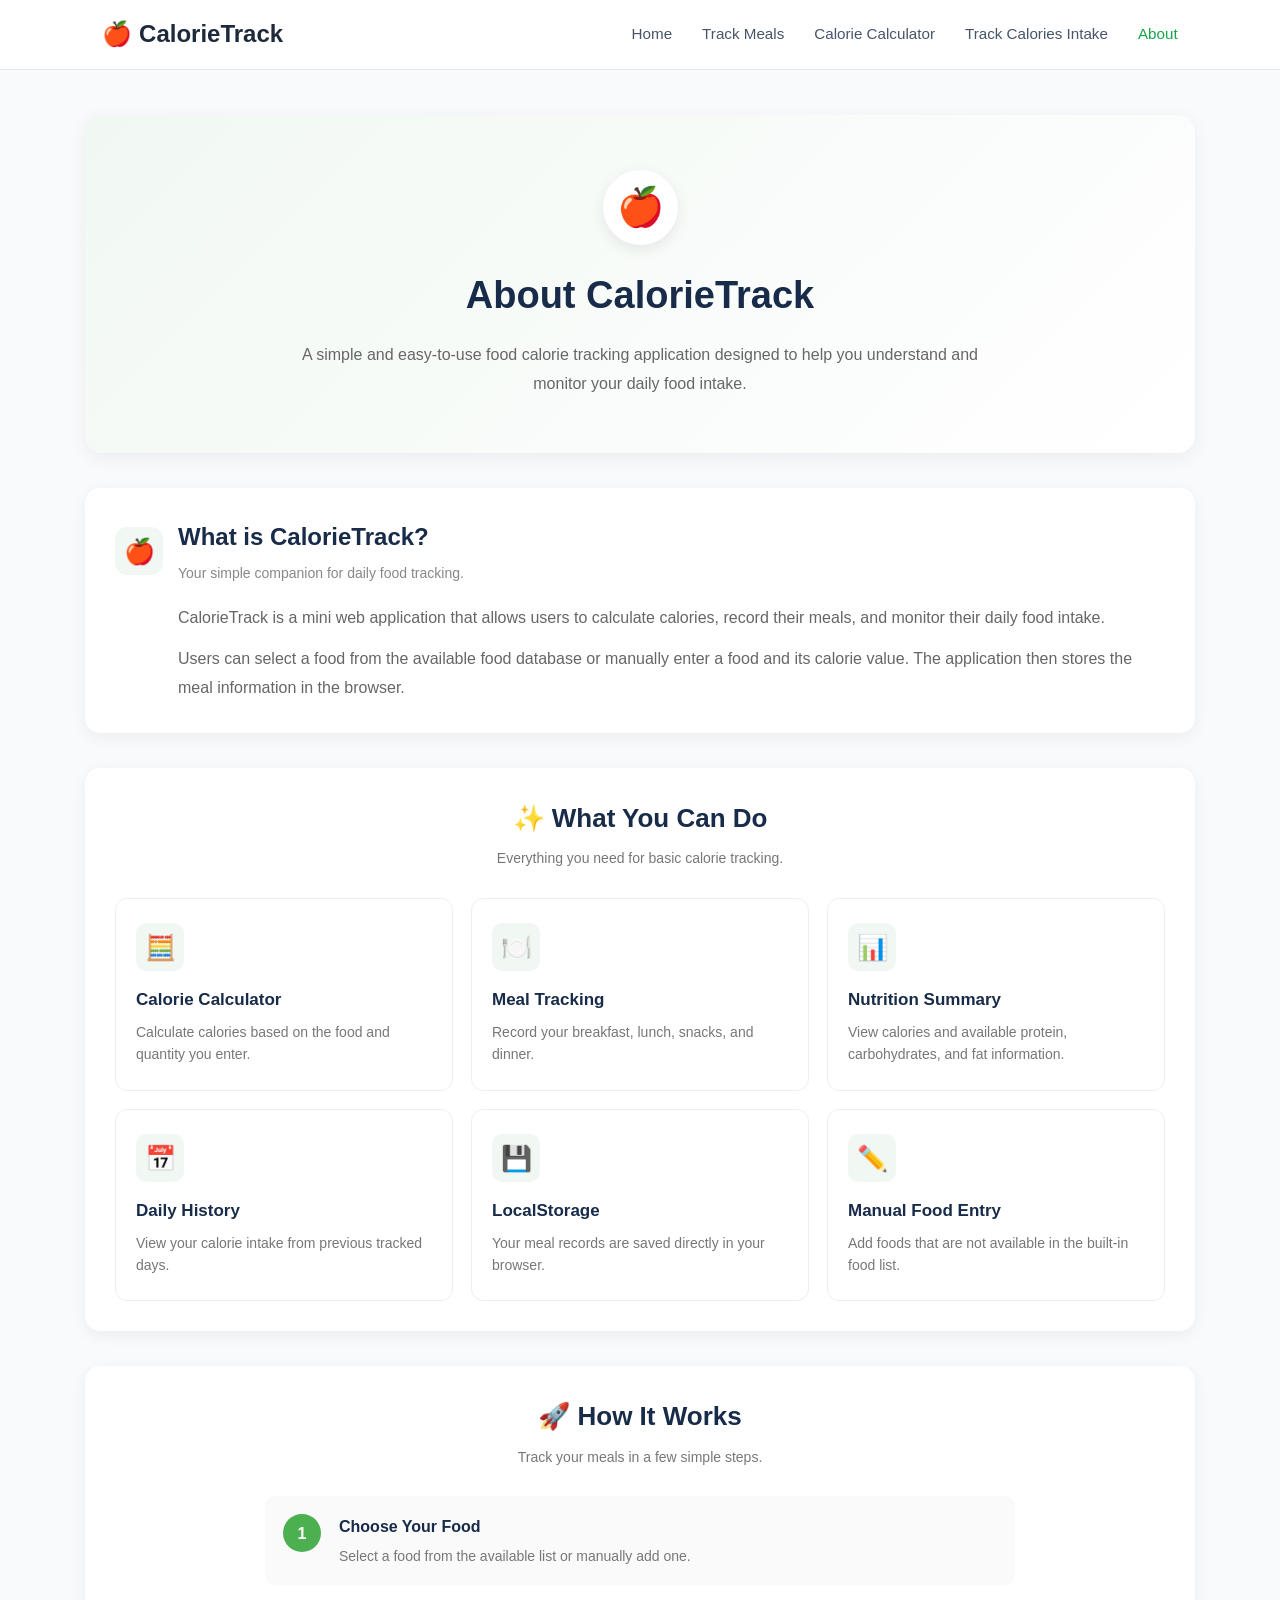
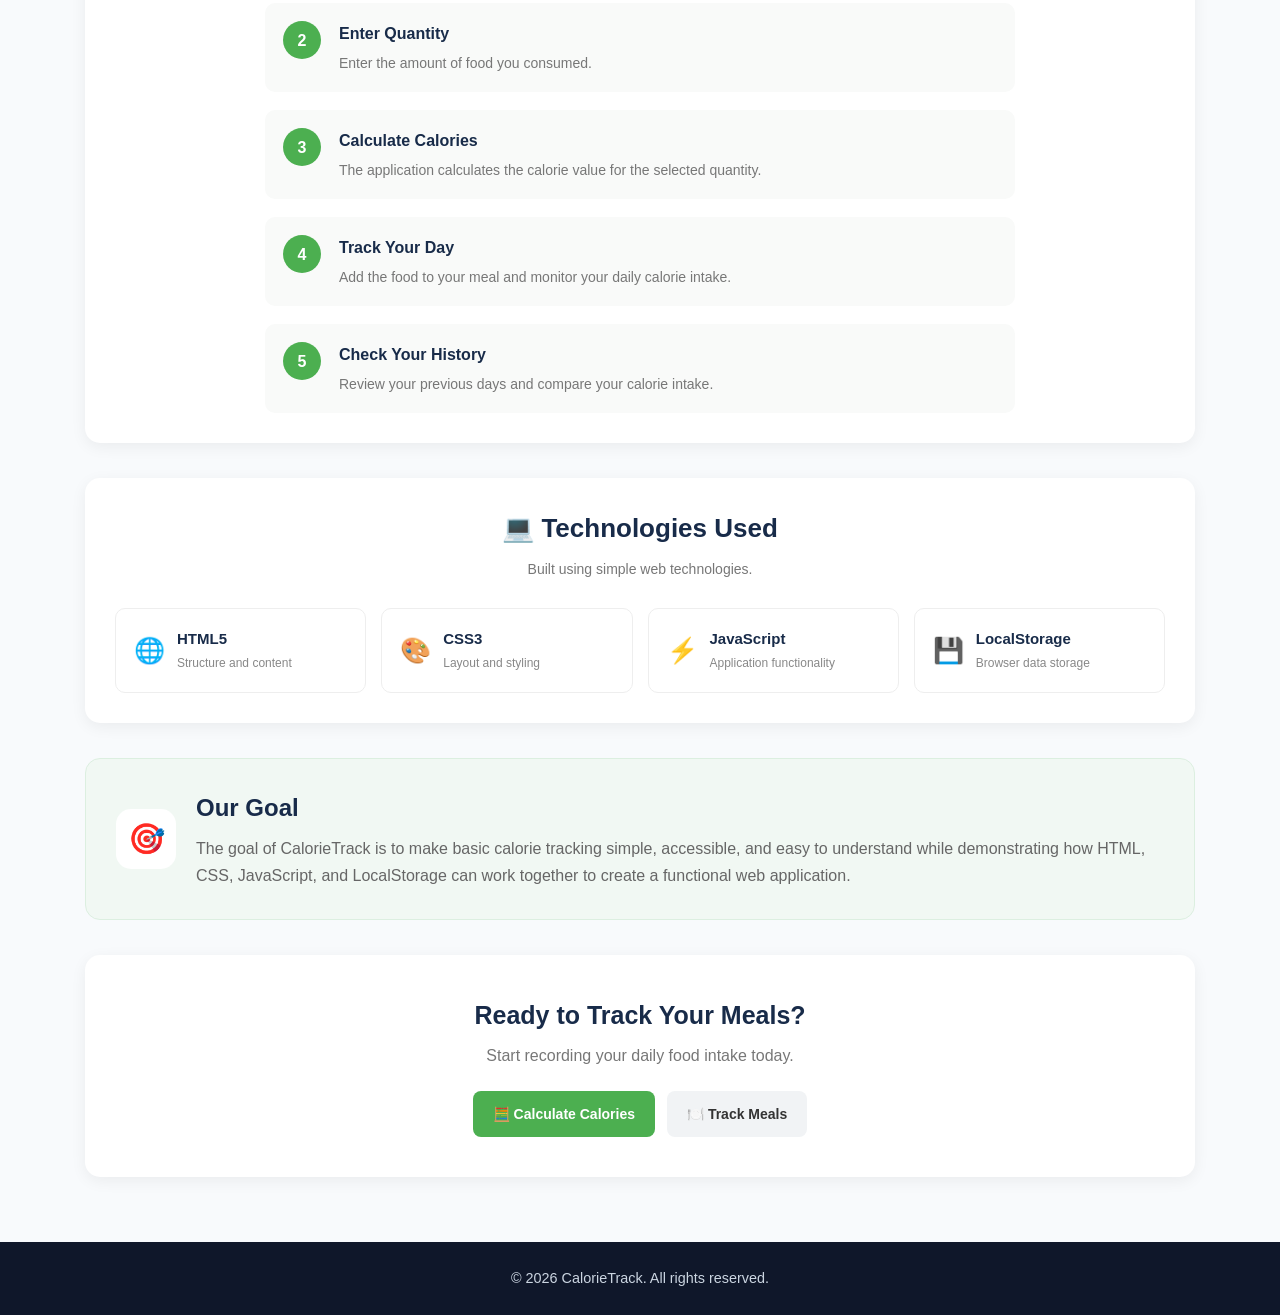
==== about.html @ d3e74d4a "final changes" ====
<!doctype html>
<html lang="en">
  <head>
    <meta charset="UTF-8" />

    <meta name="viewport" content="width=device-width, initial-scale=1.0" />

    <title>About - CalorieTrack</title>

    <!-- Common CSS -->
    <link rel="stylesheet" href="css/style.css" />

    <!-- About CSS -->
    <link rel="stylesheet" href="css/about.css" />
  </head>

  <body>
    <!-- ================= NAVBAR ================= -->

    <header class="navbar">
      <div class="logo">🍎 CalorieTrack</div>

      <nav>
        <a href="index.html"> Home </a>

        <a href="meals.html"> Track Meals </a>

        <a href="calculator.html"> Calorie Calculator </a>

        <a href="history.html"> Track Calories Intake </a>

        <a href="about.html" class="active"> About </a>
      </nav>
    </header>

    <!-- ================= MAIN ================= -->

    <main class="about-page">
      <!-- ================= HERO ================= -->

      <section class="about-hero">
        <div class="hero-icon">🍎</div>

        <h1>About CalorieTrack</h1>

        <p>
          A simple and easy-to-use food calorie tracking application designed to
          help you understand and monitor your daily food intake.
        </p>
      </section>

      <!-- ================= WHAT IS CALORIETRACK ================= -->

      <section class="about-section">
        <div class="section-title">
          <span> 🍎 </span>

          <div>
            <h2>What is CalorieTrack?</h2>

            <p>Your simple companion for daily food tracking.</p>
          </div>
        </div>

        <div class="about-content">
          <p>
            CalorieTrack is a mini web application that allows users to
            calculate calories, record their meals, and monitor their daily food
            intake.
          </p>

          <p>
            Users can select a food from the available food database or manually
            enter a food and its calorie value. The application then stores the
            meal information in the browser.
          </p>
        </div>
      </section>

      <!-- ================= FEATURES ================= -->

      <section class="about-section">
        <div class="section-heading">
          <h2>✨ What You Can Do</h2>

          <p>Everything you need for basic calorie tracking.</p>
        </div>

        <div class="features-grid">
          <!-- FEATURE 1 -->

          <div class="feature-card">
            <div class="feature-icon">🧮</div>

            <h3>Calorie Calculator</h3>

            <p>Calculate calories based on the food and quantity you enter.</p>
          </div>

          <!-- FEATURE 2 -->

          <div class="feature-card">
            <div class="feature-icon">🍽️</div>

            <h3>Meal Tracking</h3>

            <p>Record your breakfast, lunch, snacks, and dinner.</p>
          </div>

          <!-- FEATURE 3 -->

          <div class="feature-card">
            <div class="feature-icon">📊</div>

            <h3>Nutrition Summary</h3>

            <p>
              View calories and available protein, carbohydrates, and fat
              information.
            </p>
          </div>

          <!-- FEATURE 4 -->

          <div class="feature-card">
            <div class="feature-icon">📅</div>

            <h3>Daily History</h3>

            <p>View your calorie intake from previous tracked days.</p>
          </div>

          <!-- FEATURE 5 -->

          <div class="feature-card">
            <div class="feature-icon">💾</div>

            <h3>LocalStorage</h3>

            <p>Your meal records are saved directly in your browser.</p>
          </div>

          <!-- FEATURE 6 -->

          <div class="feature-card">
            <div class="feature-icon">✏️</div>

            <h3>Manual Food Entry</h3>

            <p>Add foods that are not available in the built-in food list.</p>
          </div>
        </div>
      </section>

      <!-- ================= HOW IT WORKS ================= -->

      <section class="about-section how-section">
        <div class="section-heading">
          <h2>🚀 How It Works</h2>

          <p>Track your meals in a few simple steps.</p>
        </div>

        <div class="steps">
          <div class="step">
            <div class="step-number">1</div>

            <div>
              <h3>Choose Your Food</h3>

              <p>Select a food from the available list or manually add one.</p>
            </div>
          </div>

          <div class="step">
            <div class="step-number">2</div>

            <div>
              <h3>Enter Quantity</h3>

              <p>Enter the amount of food you consumed.</p>
            </div>
          </div>

          <div class="step">
            <div class="step-number">3</div>

            <div>
              <h3>Calculate Calories</h3>

              <p>
                The application calculates the calorie value for the selected
                quantity.
              </p>
            </div>
          </div>

          <div class="step">
            <div class="step-number">4</div>

            <div>
              <h3>Track Your Day</h3>

              <p>
                Add the food to your meal and monitor your daily calorie intake.
              </p>
            </div>
          </div>

          <div class="step">
            <div class="step-number">5</div>

            <div>
              <h3>Check Your History</h3>

              <p>Review your previous days and compare your calorie intake.</p>
            </div>
          </div>
        </div>
      </section>

      <!-- ================= TECHNOLOGIES ================= -->

      <section class="about-section technology-section">
        <div class="section-heading">
          <h2>💻 Technologies Used</h2>

          <p>Built using simple web technologies.</p>
        </div>

        <div class="technology-grid">
          <div class="technology-card">
            <span class="technology-icon"> 🌐 </span>

            <div>
              <h3>HTML5</h3>

              <p>Structure and content</p>
            </div>
          </div>

          <div class="technology-card">
            <span class="technology-icon"> 🎨 </span>

            <div>
              <h3>CSS3</h3>

              <p>Layout and styling</p>
            </div>
          </div>

          <div class="technology-card">
            <span class="technology-icon"> ⚡ </span>

            <div>
              <h3>JavaScript</h3>

              <p>Application functionality</p>
            </div>
          </div>

          <div class="technology-card">
            <span class="technology-icon"> 💾 </span>

            <div>
              <h3>LocalStorage</h3>

              <p>Browser data storage</p>
            </div>
          </div>
        </div>
      </section>

      <!-- ================= GOAL ================= -->

      <section class="goal-section">
        <div class="goal-icon">🎯</div>

        <div>
          <h2>Our Goal</h2>

          <p>
            The goal of CalorieTrack is to make basic calorie tracking simple,
            accessible, and easy to understand while demonstrating how HTML,
            CSS, JavaScript, and LocalStorage can work together to create a
            functional web application.
          </p>
        </div>
      </section>

      <!-- ================= CTA ================= -->

      <section class="about-cta">
        <h2>Ready to Track Your Meals?</h2>

        <p>Start recording your daily food intake today.</p>

        <div class="cta-buttons">
          <a href="calculator.html" class="about-btn primary-about-btn">
            🧮 Calculate Calories
          </a>

          <a href="meals.html" class="about-btn secondary-about-btn">
            🍽️ Track Meals
          </a>
        </div>
      </section>
    </main>

    <!-- ================= FOOTER ================= -->

    <footer>
      <p>© 2026 CalorieTrack. All rights reserved.</p>
    </footer>
  </body>
</html>
---- css/style.css ----
* {
  margin: 0;
  padding: 0;
  box-sizing: border-box;
}

html {
  scroll-behavior: smooth;
}

body {
  font-family: Arial, Helvetica, sans-serif;
  line-height: 1.6;
  background-color: #f8fafc;
  color: #1e293b;
}

/* ================= NAVBAR ================= */

.navbar {
  width: 100%;
  min-height: 70px;
  padding: 0 8%;
  display: flex;
  align-items: center;
  justify-content: space-between;

  background-color: #ffffff;
  border-bottom: 1px solid #e2e8f0;

  position: sticky;
  top: 0;
  z-index: 1000;
}

.logo {
  font-size: 1.5rem;
  font-weight: 700;
}

.navbar nav {
  display: flex;
  align-items: center;
  gap: 30px;
}

.navbar nav a {
  text-decoration: none;
  color: #475569;
  font-size: 0.95rem;
  font-weight: 500;

  transition: 0.3s;
}

.navbar nav a:hover,
.navbar nav a.active {
  color: #16a34a;
}

/* ================= BUTTONS ================= */

.btn {
  display: inline-block;
  padding: 12px 24px;

  border-radius: 8px;

  text-decoration: none;
  font-size: 0.95rem;
  font-weight: 600;

  transition: 0.3s;
}

.primary-btn {
  background-color: #16a34a;
  color: #ffffff;
}

.primary-btn:hover {
  background-color: #15803d;
}

.secondary-btn {
  background-color: #ffffff;
  color: #16a34a;

  border: 1px solid #16a34a;
}

.secondary-btn:hover {
  background-color: #f0fdf4;
}

/* ================= SECTION HEADING ================= */

.section-heading {
  text-align: center;
  max-width: 650px;
  margin: 0 auto 50px;
}

.section-heading h2 {
  font-size: 2rem;
  margin-bottom: 12px;
}

.section-heading p {
  color: #64748b;
}

/* ================= FOOTER ================= */

footer {
  padding: 25px 8%;
  text-align: center;

  background-color: #0f172a;
  color: #cbd5e1;

  font-size: 0.9rem;
}

/* ================= RESPONSIVE ================= */

@media (max-width: 768px) {
  .navbar {
    padding: 15px 5%;
    flex-direction: column;
    gap: 15px;
  }

  .navbar nav {
    gap: 15px;
    flex-wrap: wrap;
    justify-content: center;
  }

  .navbar nav a {
    font-size: 0.85rem;
  }
}
---- css/about.css ----
/* ======================================================
   ABOUT PAGE
   ====================================================== */

/* ================= PAGE ================= */

.about-page {
  max-width: 1150px;
  margin: 0 auto;
  padding: 45px 20px;
}

/* ======================================================
   HERO
   ====================================================== */

.about-hero {
  text-align: center;
  padding: 55px 25px;
  margin-bottom: 35px;
  border-radius: 18px;
  background: linear-gradient(135deg, #f1f8f3, #ffffff);
  box-shadow: 0 5px 20px rgba(0, 0, 0, 0.06);
}

.hero-icon {
  width: 75px;
  height: 75px;
  margin: 0 auto 20px;

  display: flex;
  align-items: center;
  justify-content: center;

  border-radius: 50%;

  background: #ffffff;

  font-size: 38px;

  box-shadow: 0 5px 15px rgba(0, 0, 0, 0.08);
}

.about-hero h1 {
  margin: 0 0 15px;

  font-size: 38px;

  color: #182b49;
}

.about-hero p {
  max-width: 700px;

  margin: 0 auto;

  color: #666666;

  line-height: 1.8;

  font-size: 16px;
}

/* ======================================================
   GENERAL SECTION
   ====================================================== */

.about-section {
  margin-bottom: 35px;

  padding: 30px;

  border-radius: 15px;

  background: #ffffff;

  box-shadow: 0 4px 16px rgba(0, 0, 0, 0.06);
}

/* ======================================================
   SECTION TITLE
   ====================================================== */

.section-title {
  display: flex;

  align-items: center;

  gap: 15px;

  margin-bottom: 20px;
}

.section-title > span {
  width: 48px;
  height: 48px;

  display: flex;

  align-items: center;
  justify-content: center;

  border-radius: 12px;

  background: #f1f8f3;

  font-size: 25px;
}

.section-title h2 {
  margin: 0 0 5px;

  color: #182b49;

  font-size: 24px;
}

.section-title p {
  margin: 0;

  color: #888888;

  font-size: 14px;
}

/* ======================================================
   CONTENT
   ====================================================== */

.about-content {
  padding-left: 63px;
}

.about-content p {
  margin: 0 0 12px;

  color: #666666;

  line-height: 1.8;
}

.about-content p:last-child {
  margin-bottom: 0;
}

/* ======================================================
   SECTION HEADING
   ====================================================== */

.section-heading {
  text-align: center;

  margin-bottom: 28px;
}

.section-heading h2 {
  margin: 0 0 8px;

  color: #182b49;

  font-size: 26px;
}

.section-heading p {
  margin: 0;

  color: #777777;

  font-size: 14px;
}

/* ======================================================
   FEATURES
   ====================================================== */

.features-grid {
  display: grid;

  grid-template-columns: repeat(3, 1fr);

  gap: 18px;
}

.feature-card {
  padding: 24px 20px;

  border: 1px solid #eeeeee;

  border-radius: 12px;

  transition:
    transform 0.2s ease,
    box-shadow 0.2s ease;
}

.feature-card:hover {
  transform: translateY(-4px);

  box-shadow: 0 7px 20px rgba(0, 0, 0, 0.08);
}

.feature-icon {
  width: 48px;
  height: 48px;

  display: flex;

  align-items: center;
  justify-content: center;

  margin-bottom: 15px;

  border-radius: 10px;

  background: #f1f8f3;

  font-size: 25px;
}

.feature-card h3 {
  margin: 0 0 8px;

  color: #182b49;

  font-size: 17px;
}

.feature-card p {
  margin: 0;

  color: #777777;

  line-height: 1.6;

  font-size: 14px;
}

/* ======================================================
   HOW IT WORKS
   ====================================================== */

.steps {
  max-width: 750px;

  margin: 0 auto;

  display: flex;

  flex-direction: column;

  gap: 18px;
}

.step {
  display: flex;

  align-items: flex-start;

  gap: 18px;

  padding: 18px;

  border-radius: 10px;

  background: #f9faf9;
}

.step-number {
  min-width: 38px;
  height: 38px;

  display: flex;

  align-items: center;
  justify-content: center;

  border-radius: 50%;

  background: #4caf50;

  color: #ffffff;

  font-weight: bold;
}

.step h3 {
  margin: 0 0 5px;

  color: #182b49;

  font-size: 16px;
}

.step p {
  margin: 0;

  color: #777777;

  line-height: 1.6;

  font-size: 14px;
}

/* ======================================================
   TECHNOLOGY
   ====================================================== */

.technology-grid {
  display: grid;

  grid-template-columns: repeat(4, 1fr);

  gap: 15px;
}

.technology-card {
  display: flex;

  align-items: center;

  gap: 12px;

  padding: 18px;

  border: 1px solid #eeeeee;

  border-radius: 10px;
}

.technology-icon {
  font-size: 25px;
}

.technology-card h3 {
  margin: 0 0 3px;

  color: #182b49;

  font-size: 15px;
}

.technology-card p {
  margin: 0;

  color: #888888;

  font-size: 12px;
}

/* ======================================================
   GOAL
   ====================================================== */

.goal-section {
  display: flex;

  align-items: center;

  gap: 20px;

  margin-bottom: 35px;

  padding: 30px;

  border-radius: 15px;

  background: #f1f8f3;

  border: 1px solid #dcefe0;
}

.goal-icon {
  min-width: 60px;
  height: 60px;

  display: flex;

  align-items: center;
  justify-content: center;

  border-radius: 15px;

  background: #ffffff;

  font-size: 30px;
}

.goal-section h2 {
  margin: 0 0 8px;

  color: #182b49;
}

.goal-section p {
  margin: 0;

  color: #666666;

  line-height: 1.7;
}

/* ======================================================
   CTA
   ====================================================== */

.about-cta {
  text-align: center;

  padding: 40px 25px;

  margin-bottom: 20px;

  border-radius: 15px;

  background: #ffffff;

  box-shadow: 0 4px 16px rgba(0, 0, 0, 0.06);
}

.about-cta h2 {
  margin: 0 0 8px;

  color: #182b49;

  font-size: 25px;
}

.about-cta p {
  margin: 0 0 22px;

  color: #777777;
}

.cta-buttons {
  display: flex;

  justify-content: center;

  gap: 12px;

  flex-wrap: wrap;
}

.about-btn {
  display: inline-block;

  padding: 12px 20px;

  border-radius: 8px;

  text-decoration: none;

  font-size: 14px;

  font-weight: 600;

  transition:
    transform 0.2s ease,
    opacity 0.2s ease;
}

.about-btn:hover {
  transform: translateY(-2px);

  opacity: 0.9;
}

.primary-about-btn {
  background: #4caf50;

  color: #ffffff;
}

.secondary-about-btn {
  background: #f1f3f5;

  color: #333333;
}

/* ======================================================
   RESPONSIVE
   ====================================================== */

@media (max-width: 900px) {
  .features-grid {
    grid-template-columns: repeat(2, 1fr);
  }

  .technology-grid {
    grid-template-columns: repeat(2, 1fr);
  }
}

@media (max-width: 650px) {
  .about-page {
    padding: 25px 12px;
  }

  .about-hero {
    padding: 40px 20px;
  }

  .about-hero h1 {
    font-size: 30px;
  }

  .about-section {
    padding: 22px;
  }

  .features-grid {
    grid-template-columns: 1fr;
  }

  .technology-grid {
    grid-template-columns: 1fr;
  }

  .about-content {
    padding-left: 0;
  }

  .section-title {
    align-items: flex-start;
  }

  .goal-section {
    align-items: flex-start;
    flex-direction: column;
  }
}

@media (max-width: 450px) {
  .cta-buttons {
    flex-direction: column;
  }

  .about-btn {
    width: 100%;

    box-sizing: border-box;
  }
}
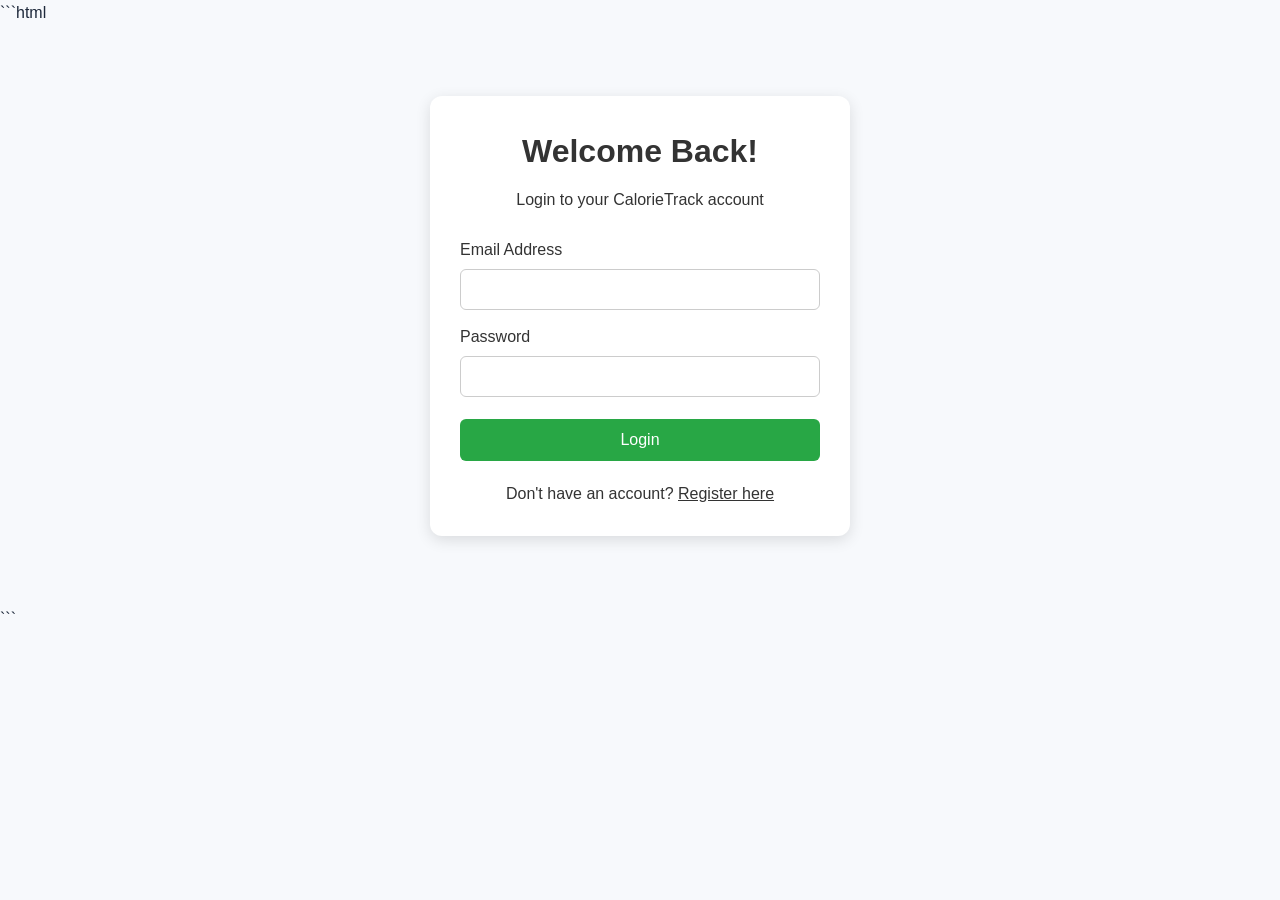
==== commit 03c9d32f: "Final CalorieTrack project" ====
--- a/about.html
+++ b/about.html
@@ -30,6 +30,8 @@
         <a href="history.html"> Track Calories Intake </a>
 
         <a href="about.html" class="active"> About </a>
+        <span id="loggedInUser"></span>
+        <button type="button" onclick="logout()">Logout</button>
       </nav>
     </header>
 
@@ -312,5 +314,12 @@
     <footer>
       <p>© 2026 CalorieTrack. All rights reserved.</p>
     </footer>
+    <script src="js/auth.js"></script>
+    <script>
+      protectPage();
+    </script>
+    <script>
+    displayLoggedInUser();
+</script>
   </body>
 </html>
--- a/css/style.css
+++ b/css/style.css
@@ -1,3 +1,9 @@
+/* ======================================================
+   CALORIETRACK - GLOBAL STYLES
+   ====================================================== */
+
+/* ================= RESET ================= */
+
 * {
   margin: 0;
   padding: 0;
@@ -11,133 +17,525 @@
 body {
   font-family: Arial, Helvetica, sans-serif;
   line-height: 1.6;
-  background-color: #f8fafc;
+
+  background: #f7f9fc;
+
   color: #1e293b;
-}
-
-/* ================= NAVBAR ================= */
+
+  min-height: 100vh;
+
+  -webkit-font-smoothing: antialiased;
+}
+
+/* ======================================================
+   COMMON CONTAINER
+   ====================================================== */
+
+.container {
+  width: 90%;
+  max-width: 1200px;
+  margin: 0 auto;
+}
+
+/* ======================================================
+   NAVBAR
+   ====================================================== */
 
 .navbar {
   width: 100%;
-  min-height: 70px;
-  padding: 0 8%;
+
+  min-height: 74px;
+
+  padding: 0 6%;
+
   display: flex;
+
   align-items: center;
+
   justify-content: space-between;
 
-  background-color: #ffffff;
-  border-bottom: 1px solid #e2e8f0;
+  gap: 30px;
+
+  background: rgba(255, 255, 255, 0.96);
+
+  border-bottom: 1px solid #e6ebf1;
 
   position: sticky;
+
   top: 0;
+
   z-index: 1000;
+
+  box-shadow: 0 2px 12px rgba(15, 23, 42, 0.04);
+}
+
+/* ======================================================
+   LOGO
+   ====================================================== */
+
+/* ==================================
+   LOGIN USER AND LOGOUT BUTTON
+================================== */
+
+#loggedInUser {
+  display: inline-block;
+  color: inherit;
+  font-size: 14px;
+  font-weight: 600;
+  margin-right: 12px;
+  vertical-align: middle;
+}
+
+button[onclick="logout()"] {
+  display: inline-block;
+  padding: 9px 16px;
+  background-color: #e74c3c;
+  color: #ffffff;
+  border: none;
+  border-radius: 6px;
+  font-size: 14px;
+  font-weight: 600;
+  cursor: pointer;
+  transition:
+    background-color 0.3s ease,
+    transform 0.2s ease;
+  vertical-align: middle;
+}
+
+button[onclick="logout()"]:hover {
+  background-color: #c0392b;
+  transform: translateY(-1px);
+}
+
+button[onclick="logout()"]:active {
+  transform: translateY(0);
+}
+
+/* Mobile responsive styling */
+@media (max-width: 600px) {
+  #loggedInUser {
+    font-size: 12px;
+    margin-right: 6px;
+  }
+
+  button[onclick="logout()"] {
+    padding: 7px 11px;
+    font-size: 12px;
+  }
 }
 
 .logo {
-  font-size: 1.5rem;
+  display: flex;
+
+  align-items: center;
+
+  gap: 8px;
+
+  flex-shrink: 0;
+
+  color: #182b49;
+
+  font-size: 1.55rem;
+
   font-weight: 700;
-}
+
+  letter-spacing: -0.4px;
+}
+
+/* ======================================================
+   NAVIGATION
+   ====================================================== */
 
 .navbar nav {
   display: flex;
+
   align-items: center;
-  gap: 30px;
+
+  justify-content: flex-end;
+
+  gap: 8px;
 }
 
 .navbar nav a {
+  position: relative;
+
+  padding: 9px 12px;
+
   text-decoration: none;
-  color: #475569;
-  font-size: 0.95rem;
+
+  color: #526581;
+
+  font-size: 0.94rem;
+
   font-weight: 500;
 
-  transition: 0.3s;
-}
-
-.navbar nav a:hover,
+  border-radius: 7px;
+
+  transition:
+    color 0.2s ease,
+    background 0.2s ease;
+}
+
+/* Hover */
+
+.navbar nav a:hover {
+  color: #16803c;
+
+  background: #f1f8f3;
+}
+
+/* Active */
+
 .navbar nav a.active {
-  color: #16a34a;
-}
-
-/* ================= BUTTONS ================= */
+  color: #16803c;
+
+  background: #eef8f1;
+
+  font-weight: 600;
+}
+
+/* ======================================================
+   BUTTON BASE
+   ====================================================== */
 
 .btn {
-  display: inline-block;
-  padding: 12px 24px;
-
-  border-radius: 8px;
+  display: inline-flex;
+
+  align-items: center;
+
+  justify-content: center;
+
+  min-height: 44px;
+
+  padding: 0 20px;
+
+  border-radius: 9px;
+
+  border: none;
 
   text-decoration: none;
-  font-size: 0.95rem;
+
+  font-family: inherit;
+
+  font-size: 0.94rem;
+
   font-weight: 600;
 
-  transition: 0.3s;
-}
+  cursor: pointer;
+
+  transition:
+    background 0.2s ease,
+    color 0.2s ease,
+    border-color 0.2s ease,
+    transform 0.2s ease,
+    box-shadow 0.2s ease;
+
+  box-sizing: border-box;
+}
+
+/* ======================================================
+   PRIMARY BUTTON
+   ====================================================== */
 
 .primary-btn {
-  background-color: #16a34a;
+  background: #16a34a;
+
   color: #ffffff;
+
+  box-shadow: 0 4px 12px rgba(22, 163, 74, 0.16);
 }
 
 .primary-btn:hover {
-  background-color: #15803d;
-}
+  background: #15803d;
+
+  color: #ffffff;
+
+  transform: translateY(-1px);
+
+  box-shadow: 0 6px 16px rgba(22, 163, 74, 0.22);
+}
+
+.primary-btn:active {
+  transform: translateY(0);
+}
+
+/* ======================================================
+   SECONDARY BUTTON
+   ====================================================== */
 
 .secondary-btn {
-  background-color: #ffffff;
-  color: #16a34a;
-
-  border: 1px solid #16a34a;
+  background: #ffffff;
+
+  color: #16803c;
+
+  border: 1px solid #b9dec4;
 }
 
 .secondary-btn:hover {
-  background-color: #f0fdf4;
-}
-
-/* ================= SECTION HEADING ================= */
+  background: #f1f8f3;
+
+  color: #15803d;
+
+  border-color: #8fc9a0;
+
+  transform: translateY(-1px);
+}
+
+/* ======================================================
+   BUTTON FOCUS
+   ====================================================== */
+
+.btn:focus-visible,
+.navbar nav a:focus-visible {
+  outline: 3px solid rgba(22, 163, 74, 0.18);
+
+  outline-offset: 2px;
+}
+
+/* ======================================================
+   SECTION HEADING
+   ====================================================== */
 
 .section-heading {
+  max-width: 680px;
+
+  margin: 0 auto 45px;
+
   text-align: center;
-  max-width: 650px;
-  margin: 0 auto 50px;
 }
 
 .section-heading h2 {
+  margin-bottom: 10px;
+
+  color: #182b49;
+
   font-size: 2rem;
-  margin-bottom: 12px;
+
+  line-height: 1.25;
+
+  font-weight: 700;
+
+  letter-spacing: -0.4px;
 }
 
 .section-heading p {
   color: #64748b;
-}
-
-/* ================= FOOTER ================= */
+
+  font-size: 0.98rem;
+
+  line-height: 1.7;
+}
+
+/* ======================================================
+   COMMON CARD
+   ====================================================== */
+
+.card {
+  background: #ffffff;
+
+  border: 1px solid #e5eaf0;
+
+  border-radius: 14px;
+
+  box-shadow: 0 5px 20px rgba(15, 23, 42, 0.05);
+
+  transition:
+    transform 0.2s ease,
+    box-shadow 0.2s ease;
+}
+
+.card:hover {
+  transform: translateY(-2px);
+
+  box-shadow: 0 9px 26px rgba(15, 23, 42, 0.08);
+}
+
+/* ======================================================
+   COMMON INPUT
+   ====================================================== */
+
+input,
+select,
+textarea {
+  font-family: inherit;
+}
+
+input:focus,
+select:focus,
+textarea:focus {
+  outline: none;
+
+  border-color: #16a34a;
+
+  box-shadow: 0 0 0 3px rgba(22, 163, 74, 0.1);
+}
+
+/* ======================================================
+   LINKS
+   ====================================================== */
+
+a {
+  color: inherit;
+}
+
+/* ======================================================
+   FOOTER
+   ====================================================== */
 
 footer {
-  padding: 25px 8%;
+  margin-top: 40px;
+
+  padding: 28px 6%;
+
   text-align: center;
 
-  background-color: #0f172a;
+  background: #172033;
+
   color: #cbd5e1;
 
-  font-size: 0.9rem;
-}
-
-/* ================= RESPONSIVE ================= */
+  border-top: 1px solid #263249;
+
+  font-size: 0.88rem;
+}
+
+footer p {
+  margin: 0;
+
+  line-height: 1.6;
+}
+
+/* ======================================================
+   SCROLLBAR
+   ====================================================== */
+
+::-webkit-scrollbar {
+  width: 8px;
+
+  height: 8px;
+}
+
+::-webkit-scrollbar-track {
+  background: #f1f5f9;
+}
+
+::-webkit-scrollbar-thumb {
+  background: #cbd5e1;
+
+  border-radius: 20px;
+}
+
+::-webkit-scrollbar-thumb:hover {
+  background: #94a3b8;
+}
+
+/* ======================================================
+   SELECTION
+   ====================================================== */
+
+::selection {
+  background: #dff4e5;
+
+  color: #14532d;
+}
+
+/* ======================================================
+   RESPONSIVE - TABLET
+   ====================================================== */
+
+@media (max-width: 1000px) {
+  .navbar {
+    padding: 0 4%;
+  }
+
+  .navbar nav {
+    gap: 3px;
+  }
+
+  .navbar nav a {
+    padding: 8px 9px;
+
+    font-size: 0.88rem;
+  }
+}
+
+/* ======================================================
+   RESPONSIVE - MOBILE
+   ====================================================== */
 
 @media (max-width: 768px) {
   .navbar {
+    min-height: auto;
+
     padding: 15px 5%;
+
     flex-direction: column;
-    gap: 15px;
+
+    gap: 12px;
+  }
+
+  .logo {
+    font-size: 1.45rem;
   }
 
   .navbar nav {
-    gap: 15px;
+    width: 100%;
+
+    justify-content: center;
+
     flex-wrap: wrap;
-    justify-content: center;
+
+    gap: 5px;
   }
 
   .navbar nav a {
-    font-size: 0.85rem;
-  }
-}
+    padding: 7px 9px;
+
+    font-size: 0.84rem;
+  }
+
+  .section-heading {
+    margin-bottom: 32px;
+  }
+
+  .section-heading h2 {
+    font-size: 1.7rem;
+  }
+
+  .section-heading p {
+    font-size: 0.92rem;
+  }
+
+  .btn {
+    min-height: 43px;
+
+    padding: 0 17px;
+
+    font-size: 0.9rem;
+  }
+
+  footer {
+    padding: 24px 5%;
+
+    font-size: 0.82rem;
+  }
+}
+
+/* ======================================================
+   RESPONSIVE - SMALL MOBILE
+   ====================================================== */
+
+@media (max-width: 480px) {
+  .navbar nav {
+    gap: 3px;
+  }
+
+  .navbar nav a {
+    padding: 6px 7px;
+
+    font-size: 0.78rem;
+  }
+
+  .logo {
+    font-size: 1.35rem;
+  }
+}
--- a/css/about.css
+++ b/css/about.css
@@ -1,543 +1,930 @@
 /* ======================================================
+   CALORIETRACK
    ABOUT PAGE
    ====================================================== */
 
-/* ================= PAGE ================= */
+
+/* ======================================================
+   PAGE
+   ====================================================== */
 
 .about-page {
-  max-width: 1150px;
-  margin: 0 auto;
-  padding: 45px 20px;
-}
+    width: 90%;
+
+    max-width: 1180px;
+
+    margin: 0 auto;
+
+    padding: 55px 0 70px;
+}
+
 
 /* ======================================================
    HERO
    ====================================================== */
 
 .about-hero {
-  text-align: center;
-  padding: 55px 25px;
-  margin-bottom: 35px;
-  border-radius: 18px;
-  background: linear-gradient(135deg, #f1f8f3, #ffffff);
-  box-shadow: 0 5px 20px rgba(0, 0, 0, 0.06);
-}
+    position: relative;
+
+    overflow: hidden;
+
+    text-align: center;
+
+    padding: 70px 30px;
+
+    margin-bottom: 32px;
+
+    border: 1px solid #e1ece4;
+
+    border-radius: 22px;
+
+    background:
+        linear-gradient(
+            135deg,
+            #effaf2 0%,
+            #ffffff 55%,
+            #f5fbf7 100%
+        );
+
+    box-shadow:
+        0 12px 35px rgba(24, 60, 38, 0.07);
+}
+
+
+/* Decorative effect */
+
+.about-hero::before {
+    content: "";
+
+    position: absolute;
+
+    width: 230px;
+
+    height: 230px;
+
+    top: -120px;
+
+    left: -90px;
+
+    border-radius: 50%;
+
+    background: rgba(76, 175, 80, 0.07);
+}
+
+
+.about-hero::after {
+    content: "";
+
+    position: absolute;
+
+    width: 180px;
+
+    height: 180px;
+
+    right: -80px;
+
+    bottom: -90px;
+
+    border-radius: 50%;
+
+    background: rgba(76, 175, 80, 0.06);
+}
+
+
+/* ======================================================
+   HERO ICON
+   ====================================================== */
 
 .hero-icon {
-  width: 75px;
-  height: 75px;
-  margin: 0 auto 20px;
-
-  display: flex;
-  align-items: center;
-  justify-content: center;
-
-  border-radius: 50%;
-
-  background: #ffffff;
-
-  font-size: 38px;
-
-  box-shadow: 0 5px 15px rgba(0, 0, 0, 0.08);
-}
+    position: relative;
+
+    z-index: 1;
+
+    width: 82px;
+
+    height: 82px;
+
+    margin: 0 auto 24px;
+
+    display: flex;
+
+    align-items: center;
+
+    justify-content: center;
+
+    border-radius: 50%;
+
+    background: #ffffff;
+
+    font-size: 40px;
+
+    box-shadow:
+        0 8px 25px rgba(20, 60, 35, 0.10);
+}
+
+
+/* ======================================================
+   HERO TITLE
+   ====================================================== */
 
 .about-hero h1 {
-  margin: 0 0 15px;
-
-  font-size: 38px;
-
-  color: #182b49;
-}
+    position: relative;
+
+    z-index: 1;
+
+    margin: 0 0 15px;
+
+    color: #172b4d;
+
+    font-size: 42px;
+
+    line-height: 1.2;
+
+    font-weight: 700;
+}
+
+
+/* ======================================================
+   HERO DESCRIPTION
+   ====================================================== */
 
 .about-hero p {
-  max-width: 700px;
-
-  margin: 0 auto;
-
-  color: #666666;
-
-  line-height: 1.8;
-
-  font-size: 16px;
-}
+    position: relative;
+
+    z-index: 1;
+
+    max-width: 730px;
+
+    margin: 0 auto;
+
+    color: #5d7087;
+
+    line-height: 1.8;
+
+    font-size: 17px;
+}
+
 
 /* ======================================================
    GENERAL SECTION
    ====================================================== */
 
 .about-section {
-  margin-bottom: 35px;
-
-  padding: 30px;
-
-  border-radius: 15px;
-
-  background: #ffffff;
-
-  box-shadow: 0 4px 16px rgba(0, 0, 0, 0.06);
-}
+    margin-bottom: 30px;
+
+    padding: 32px;
+
+    border: 1px solid #e3ebe6;
+
+    border-radius: 18px;
+
+    background: #ffffff;
+
+    box-shadow:
+        0 8px 25px rgba(25, 55, 38, 0.055);
+}
+
 
 /* ======================================================
    SECTION TITLE
    ====================================================== */
 
 .section-title {
-  display: flex;
-
-  align-items: center;
-
-  gap: 15px;
-
-  margin-bottom: 20px;
-}
+    display: flex;
+
+    align-items: center;
+
+    gap: 15px;
+
+    margin-bottom: 22px;
+}
+
+
+/* ======================================================
+   SECTION TITLE ICON
+   ====================================================== */
 
 .section-title > span {
-  width: 48px;
-  height: 48px;
-
-  display: flex;
-
-  align-items: center;
-  justify-content: center;
-
-  border-radius: 12px;
-
-  background: #f1f8f3;
-
-  font-size: 25px;
-}
+    width: 50px;
+
+    height: 50px;
+
+    flex-shrink: 0;
+
+    display: flex;
+
+    align-items: center;
+
+    justify-content: center;
+
+    border-radius: 13px;
+
+    background: #eef8f1;
+
+    font-size: 24px;
+}
+
+
+/* ======================================================
+   SECTION TITLE TEXT
+   ====================================================== */
 
 .section-title h2 {
-  margin: 0 0 5px;
-
-  color: #182b49;
-
-  font-size: 24px;
-}
+    margin: 0 0 4px;
+
+    color: #172b4d;
+
+    font-size: 24px;
+
+    line-height: 1.3;
+}
+
 
 .section-title p {
-  margin: 0;
-
-  color: #888888;
-
-  font-size: 14px;
-}
+    margin: 0;
+
+    color: #7b899a;
+
+    font-size: 13px;
+}
+
 
 /* ======================================================
    CONTENT
    ====================================================== */
 
 .about-content {
-  padding-left: 63px;
-}
+    padding-left: 65px;
+}
+
 
 .about-content p {
-  margin: 0 0 12px;
-
-  color: #666666;
-
-  line-height: 1.8;
-}
+    margin: 0 0 14px;
+
+    color: #607086;
+
+    line-height: 1.85;
+
+    font-size: 15px;
+}
+
 
 .about-content p:last-child {
-  margin-bottom: 0;
-}
+    margin-bottom: 0;
+}
+
 
 /* ======================================================
    SECTION HEADING
    ====================================================== */
 
 .section-heading {
-  text-align: center;
-
-  margin-bottom: 28px;
-}
+    text-align: center;
+
+    margin-bottom: 30px;
+}
+
 
 .section-heading h2 {
-  margin: 0 0 8px;
-
-  color: #182b49;
-
-  font-size: 26px;
-}
+    margin: 0 0 8px;
+
+    color: #172b4d;
+
+    font-size: 27px;
+}
+
 
 .section-heading p {
-  margin: 0;
-
-  color: #777777;
-
-  font-size: 14px;
-}
+    margin: 0;
+
+    color: #718096;
+
+    font-size: 14px;
+}
+
 
 /* ======================================================
    FEATURES
    ====================================================== */
 
 .features-grid {
-  display: grid;
-
-  grid-template-columns: repeat(3, 1fr);
-
-  gap: 18px;
-}
+    display: grid;
+
+    grid-template-columns: repeat(3, 1fr);
+
+    gap: 18px;
+}
+
 
 .feature-card {
-  padding: 24px 20px;
-
-  border: 1px solid #eeeeee;
-
-  border-radius: 12px;
-
-  transition:
-    transform 0.2s ease,
-    box-shadow 0.2s ease;
-}
+    padding: 25px 22px;
+
+    border: 1px solid #e5ece7;
+
+    border-radius: 14px;
+
+    background: #ffffff;
+
+    transition:
+        transform 0.25s ease,
+        box-shadow 0.25s ease,
+        border-color 0.25s ease;
+}
+
 
 .feature-card:hover {
-  transform: translateY(-4px);
-
-  box-shadow: 0 7px 20px rgba(0, 0, 0, 0.08);
-}
+    transform: translateY(-5px);
+
+    border-color: #cce3d2;
+
+    box-shadow:
+        0 10px 25px rgba(25, 65, 40, 0.08);
+}
+
+
+/* ======================================================
+   FEATURE ICON
+   ====================================================== */
 
 .feature-icon {
-  width: 48px;
-  height: 48px;
-
-  display: flex;
-
-  align-items: center;
-  justify-content: center;
-
-  margin-bottom: 15px;
-
-  border-radius: 10px;
-
-  background: #f1f8f3;
-
-  font-size: 25px;
-}
+    width: 50px;
+
+    height: 50px;
+
+    display: flex;
+
+    align-items: center;
+
+    justify-content: center;
+
+    margin-bottom: 17px;
+
+    border-radius: 12px;
+
+    background: #eef8f1;
+
+    font-size: 24px;
+}
+
+
+/* ======================================================
+   FEATURE TEXT
+   ====================================================== */
 
 .feature-card h3 {
-  margin: 0 0 8px;
-
-  color: #182b49;
-
-  font-size: 17px;
-}
+    margin: 0 0 8px;
+
+    color: #172b4d;
+
+    font-size: 17px;
+}
+
 
 .feature-card p {
-  margin: 0;
-
-  color: #777777;
-
-  line-height: 1.6;
-
-  font-size: 14px;
-}
+    margin: 0;
+
+    color: #718096;
+
+    line-height: 1.7;
+
+    font-size: 14px;
+}
+
 
 /* ======================================================
    HOW IT WORKS
    ====================================================== */
 
 .steps {
-  max-width: 750px;
-
-  margin: 0 auto;
-
-  display: flex;
-
-  flex-direction: column;
-
-  gap: 18px;
-}
+    max-width: 780px;
+
+    margin: 0 auto;
+
+    display: flex;
+
+    flex-direction: column;
+
+    gap: 14px;
+}
+
 
 .step {
-  display: flex;
-
-  align-items: flex-start;
-
-  gap: 18px;
-
-  padding: 18px;
-
-  border-radius: 10px;
-
-  background: #f9faf9;
-}
+    display: flex;
+
+    align-items: flex-start;
+
+    gap: 17px;
+
+    padding: 18px;
+
+    border: 1px solid #e6ede8;
+
+    border-radius: 12px;
+
+    background: #f9fcfa;
+
+    transition:
+        background 0.2s ease,
+        transform 0.2s ease;
+}
+
+
+.step:hover {
+    background: #f3faf5;
+
+    transform: translateX(3px);
+}
+
+
+/* ======================================================
+   STEP NUMBER
+   ====================================================== */
 
 .step-number {
-  min-width: 38px;
-  height: 38px;
-
-  display: flex;
-
-  align-items: center;
-  justify-content: center;
-
-  border-radius: 50%;
-
-  background: #4caf50;
-
-  color: #ffffff;
-
-  font-weight: bold;
-}
+    min-width: 39px;
+
+    height: 39px;
+
+    display: flex;
+
+    align-items: center;
+
+    justify-content: center;
+
+    border-radius: 50%;
+
+    background: #22a447;
+
+    color: #ffffff;
+
+    font-size: 14px;
+
+    font-weight: 700;
+
+    box-shadow:
+        0 4px 10px rgba(34, 164, 71, 0.18);
+}
+
+
+/* ======================================================
+   STEP TEXT
+   ====================================================== */
 
 .step h3 {
-  margin: 0 0 5px;
-
-  color: #182b49;
-
-  font-size: 16px;
-}
+    margin: 0 0 5px;
+
+    color: #172b4d;
+
+    font-size: 16px;
+}
+
 
 .step p {
-  margin: 0;
-
-  color: #777777;
-
-  line-height: 1.6;
-
-  font-size: 14px;
-}
+    margin: 0;
+
+    color: #718096;
+
+    line-height: 1.65;
+
+    font-size: 14px;
+}
+
 
 /* ======================================================
    TECHNOLOGY
    ====================================================== */
 
 .technology-grid {
-  display: grid;
-
-  grid-template-columns: repeat(4, 1fr);
-
-  gap: 15px;
-}
+    display: grid;
+
+    grid-template-columns: repeat(4, 1fr);
+
+    gap: 14px;
+}
+
 
 .technology-card {
-  display: flex;
-
-  align-items: center;
-
-  gap: 12px;
-
-  padding: 18px;
-
-  border: 1px solid #eeeeee;
-
-  border-radius: 10px;
-}
+    display: flex;
+
+    align-items: center;
+
+    gap: 12px;
+
+    padding: 18px;
+
+    border: 1px solid #e5ece7;
+
+    border-radius: 12px;
+
+    background: #ffffff;
+
+    transition:
+        transform 0.2s ease,
+        box-shadow 0.2s ease;
+}
+
+
+.technology-card:hover {
+    transform: translateY(-3px);
+
+    box-shadow:
+        0 7px 18px rgba(25, 55, 38, 0.07);
+}
+
+
+/* ======================================================
+   TECHNOLOGY ICON
+   ====================================================== */
 
 .technology-icon {
-  font-size: 25px;
-}
+    width: 42px;
+
+    height: 42px;
+
+    flex-shrink: 0;
+
+    display: flex;
+
+    align-items: center;
+
+    justify-content: center;
+
+    border-radius: 10px;
+
+    background: #f0f8f2;
+
+    font-size: 21px;
+}
+
+
+/* ======================================================
+   TECHNOLOGY TEXT
+   ====================================================== */
 
 .technology-card h3 {
-  margin: 0 0 3px;
-
-  color: #182b49;
-
-  font-size: 15px;
-}
+    margin: 0 0 3px;
+
+    color: #172b4d;
+
+    font-size: 15px;
+}
+
 
 .technology-card p {
-  margin: 0;
-
-  color: #888888;
-
-  font-size: 12px;
-}
+    margin: 0;
+
+    color: #8995a5;
+
+    font-size: 12px;
+}
+
 
 /* ======================================================
    GOAL
    ====================================================== */
 
 .goal-section {
-  display: flex;
-
-  align-items: center;
-
-  gap: 20px;
-
-  margin-bottom: 35px;
-
-  padding: 30px;
-
-  border-radius: 15px;
-
-  background: #f1f8f3;
-
-  border: 1px solid #dcefe0;
-}
+    display: flex;
+
+    align-items: center;
+
+    gap: 20px;
+
+    margin-bottom: 30px;
+
+    padding: 30px;
+
+    border: 1px solid #d9ebdf;
+
+    border-radius: 18px;
+
+    background:
+        linear-gradient(
+            135deg,
+            #eef9f1,
+            #f8fcf9
+        );
+}
+
+
+/* ======================================================
+   GOAL ICON
+   ====================================================== */
 
 .goal-icon {
-  min-width: 60px;
-  height: 60px;
-
-  display: flex;
-
-  align-items: center;
-  justify-content: center;
-
-  border-radius: 15px;
-
-  background: #ffffff;
-
-  font-size: 30px;
-}
+    min-width: 62px;
+
+    height: 62px;
+
+    display: flex;
+
+    align-items: center;
+
+    justify-content: center;
+
+    border-radius: 15px;
+
+    background: #ffffff;
+
+    font-size: 29px;
+
+    box-shadow:
+        0 5px 15px rgba(25, 60, 38, 0.07);
+}
+
+
+/* ======================================================
+   GOAL TEXT
+   ====================================================== */
 
 .goal-section h2 {
-  margin: 0 0 8px;
-
-  color: #182b49;
-}
+    margin: 0 0 7px;
+
+    color: #172b4d;
+
+    font-size: 23px;
+}
+
 
 .goal-section p {
-  margin: 0;
-
-  color: #666666;
-
-  line-height: 1.7;
-}
+    margin: 0;
+
+    color: #607086;
+
+    line-height: 1.75;
+
+    font-size: 14px;
+}
+
 
 /* ======================================================
    CTA
    ====================================================== */
 
 .about-cta {
-  text-align: center;
-
-  padding: 40px 25px;
-
-  margin-bottom: 20px;
-
-  border-radius: 15px;
-
-  background: #ffffff;
-
-  box-shadow: 0 4px 16px rgba(0, 0, 0, 0.06);
-}
+    text-align: center;
+
+    padding: 45px 25px;
+
+    margin-bottom: 10px;
+
+    border: 1px solid #e3ebe6;
+
+    border-radius: 18px;
+
+    background: #ffffff;
+
+    box-shadow:
+        0 8px 25px rgba(25, 55, 38, 0.055);
+}
+
 
 .about-cta h2 {
-  margin: 0 0 8px;
-
-  color: #182b49;
-
-  font-size: 25px;
-}
+    margin: 0 0 9px;
+
+    color: #172b4d;
+
+    font-size: 26px;
+}
+
 
 .about-cta p {
-  margin: 0 0 22px;
-
-  color: #777777;
-}
+    margin: 0 0 24px;
+
+    color: #718096;
+
+    font-size: 14px;
+}
+
+
+/* ======================================================
+   CTA BUTTONS
+   ====================================================== */
 
 .cta-buttons {
-  display: flex;
-
-  justify-content: center;
-
-  gap: 12px;
-
-  flex-wrap: wrap;
-}
+    display: flex;
+
+    align-items: center;
+
+    justify-content: center;
+
+    gap: 12px;
+
+    flex-wrap: wrap;
+}
+
 
 .about-btn {
-  display: inline-block;
-
-  padding: 12px 20px;
-
-  border-radius: 8px;
-
-  text-decoration: none;
-
-  font-size: 14px;
-
-  font-weight: 600;
-
-  transition:
-    transform 0.2s ease,
-    opacity 0.2s ease;
-}
+    display: inline-flex;
+
+    align-items: center;
+
+    justify-content: center;
+
+    min-height: 44px;
+
+    padding: 0 21px;
+
+    border-radius: 9px;
+
+    text-decoration: none;
+
+    font-size: 14px;
+
+    font-weight: 600;
+
+    transition:
+        transform 0.2s ease,
+        box-shadow 0.2s ease;
+}
+
 
 .about-btn:hover {
-  transform: translateY(-2px);
-
-  opacity: 0.9;
-}
+    transform: translateY(-2px);
+}
+
+
+/* ======================================================
+   PRIMARY CTA
+   ====================================================== */
 
 .primary-about-btn {
-  background: #4caf50;
-
-  color: #ffffff;
-}
+    background: #22a447;
+
+    color: #ffffff;
+
+    box-shadow:
+        0 4px 12px rgba(34, 164, 71, 0.18);
+}
+
+
+.primary-about-btn:hover {
+    background: #198b3b;
+
+    color: #ffffff;
+
+    box-shadow:
+        0 6px 16px rgba(34, 164, 71, 0.24);
+}
+
+
+/* ======================================================
+   SECONDARY CTA
+   ====================================================== */
 
 .secondary-about-btn {
-  background: #f1f3f5;
-
-  color: #333333;
-}
-
-/* ======================================================
-   RESPONSIVE
-   ====================================================== */
-
-@media (max-width: 900px) {
-  .features-grid {
-    grid-template-columns: repeat(2, 1fr);
-  }
-
-  .technology-grid {
-    grid-template-columns: repeat(2, 1fr);
-  }
-}
+    background: #f3f6f4;
+
+    color: #526581;
+
+    border: 1px solid #dce5df;
+}
+
+
+.secondary-about-btn:hover {
+    background: #eaf2ed;
+
+    color: #34465d;
+}
+
+
+/* ======================================================
+   RESPONSIVE - TABLET
+   ====================================================== */
+
+@media (max-width: 950px) {
+
+    .features-grid {
+        grid-template-columns: repeat(2, 1fr);
+    }
+
+
+    .technology-grid {
+        grid-template-columns: repeat(2, 1fr);
+    }
+
+}
+
+
+/* ======================================================
+   RESPONSIVE - MOBILE
+   ====================================================== */
 
 @media (max-width: 650px) {
-  .about-page {
-    padding: 25px 12px;
-  }
-
-  .about-hero {
-    padding: 40px 20px;
-  }
-
-  .about-hero h1 {
-    font-size: 30px;
-  }
-
-  .about-section {
-    padding: 22px;
-  }
-
-  .features-grid {
-    grid-template-columns: 1fr;
-  }
-
-  .technology-grid {
-    grid-template-columns: 1fr;
-  }
-
-  .about-content {
-    padding-left: 0;
-  }
-
-  .section-title {
-    align-items: flex-start;
-  }
-
-  .goal-section {
-    align-items: flex-start;
-    flex-direction: column;
-  }
-}
+
+    .about-page {
+        width: 92%;
+
+        padding: 30px 0 50px;
+    }
+
+
+    .about-hero {
+        padding: 48px 20px;
+
+        border-radius: 18px;
+    }
+
+
+    .hero-icon {
+        width: 70px;
+
+        height: 70px;
+
+        font-size: 34px;
+
+        margin-bottom: 19px;
+    }
+
+
+    .about-hero h1 {
+        font-size: 31px;
+    }
+
+
+    .about-hero p {
+        font-size: 15px;
+
+        line-height: 1.7;
+    }
+
+
+    .about-section {
+        padding: 23px 20px;
+
+        border-radius: 15px;
+    }
+
+
+    .section-title {
+        align-items: flex-start;
+    }
+
+
+    .section-title h2 {
+        font-size: 21px;
+    }
+
+
+    .about-content {
+        padding-left: 0;
+    }
+
+
+    .about-content p {
+        font-size: 14px;
+    }
+
+
+    .features-grid {
+        grid-template-columns: 1fr;
+    }
+
+
+    .technology-grid {
+        grid-template-columns: 1fr;
+    }
+
+
+    .goal-section {
+        align-items: flex-start;
+
+        flex-direction: column;
+
+        padding: 24px 20px;
+    }
+
+
+    .about-cta {
+        padding: 35px 20px;
+    }
+
+
+    .about-cta h2 {
+        font-size: 23px;
+    }
+
+}
+
+
+/* ======================================================
+   RESPONSIVE - SMALL MOBILE
+   ====================================================== */
 
 @media (max-width: 450px) {
-  .cta-buttons {
-    flex-direction: column;
-  }
-
-  .about-btn {
-    width: 100%;
-
-    box-sizing: border-box;
-  }
-}
+
+    .cta-buttons {
+        flex-direction: column;
+    }
+
+
+    .about-btn {
+        width: 100%;
+    }
+
+
+    .about-hero h1 {
+        font-size: 28px;
+    }
+
+}
